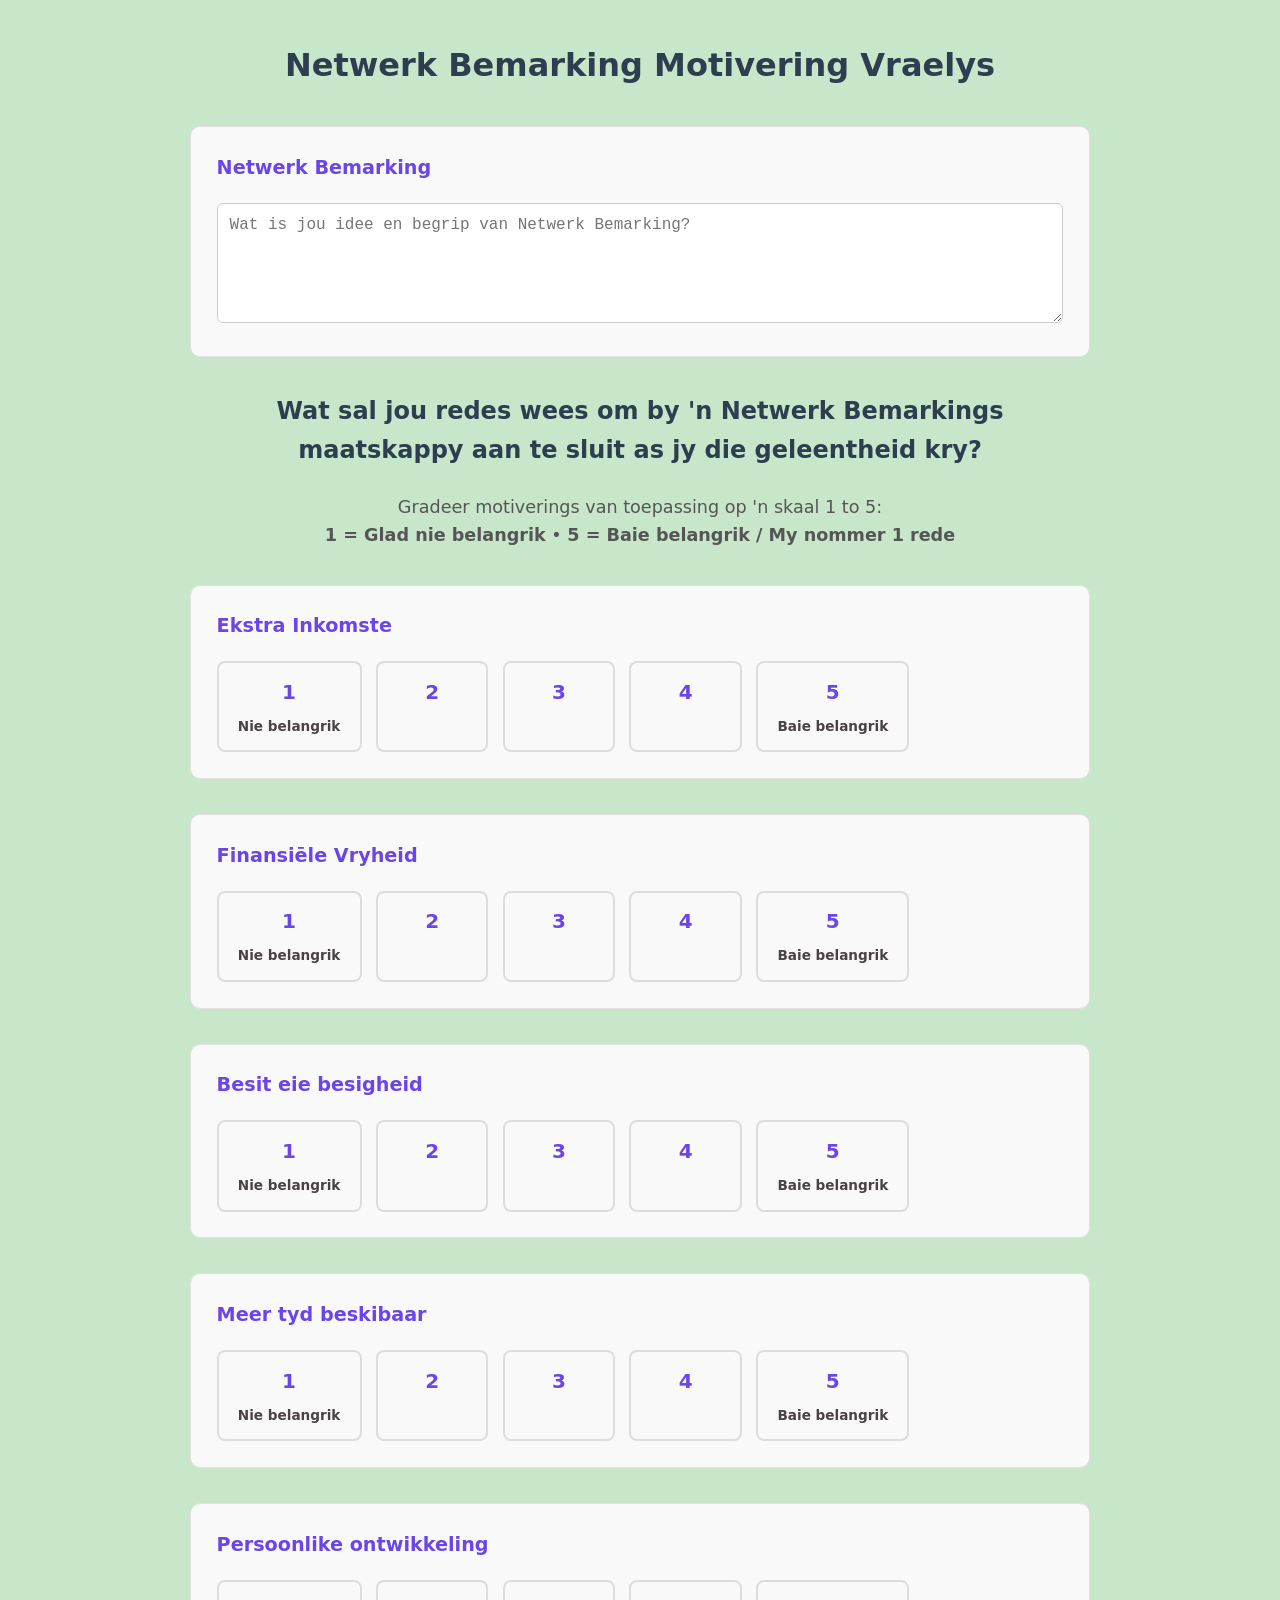
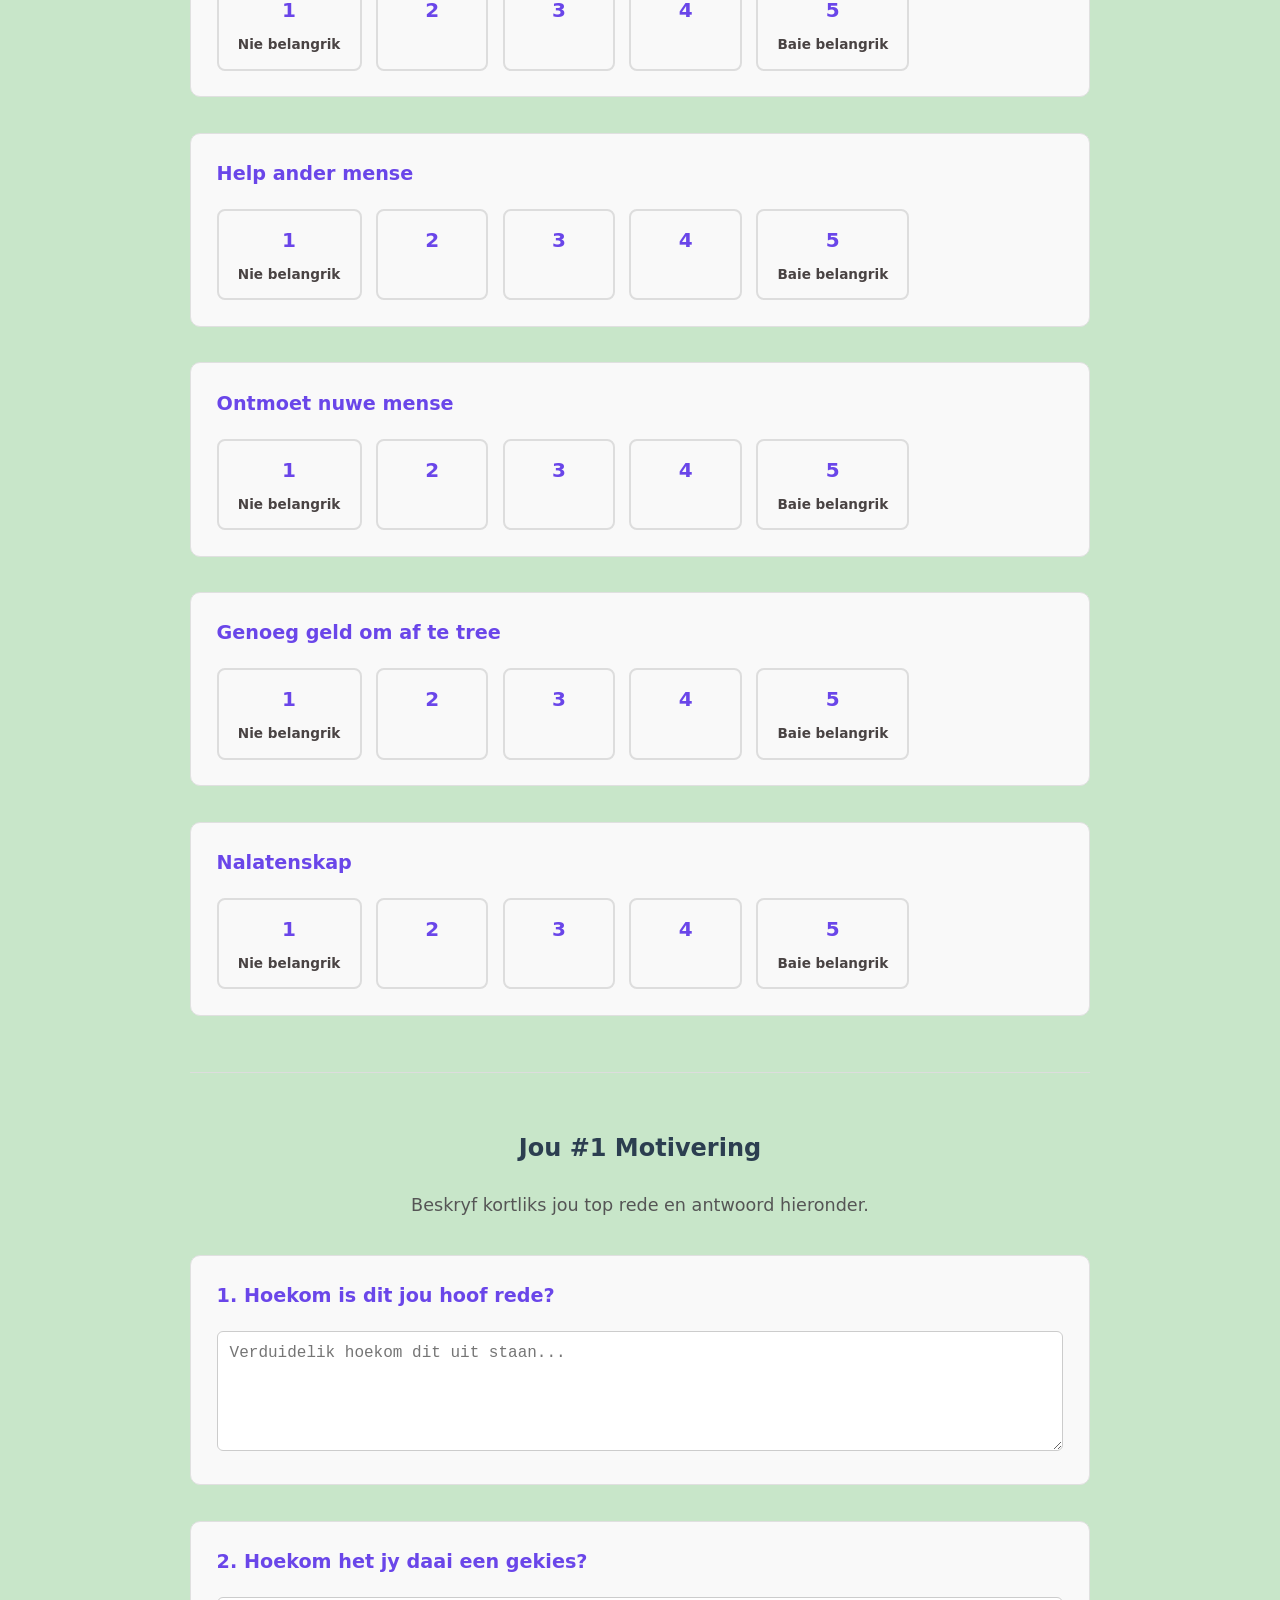
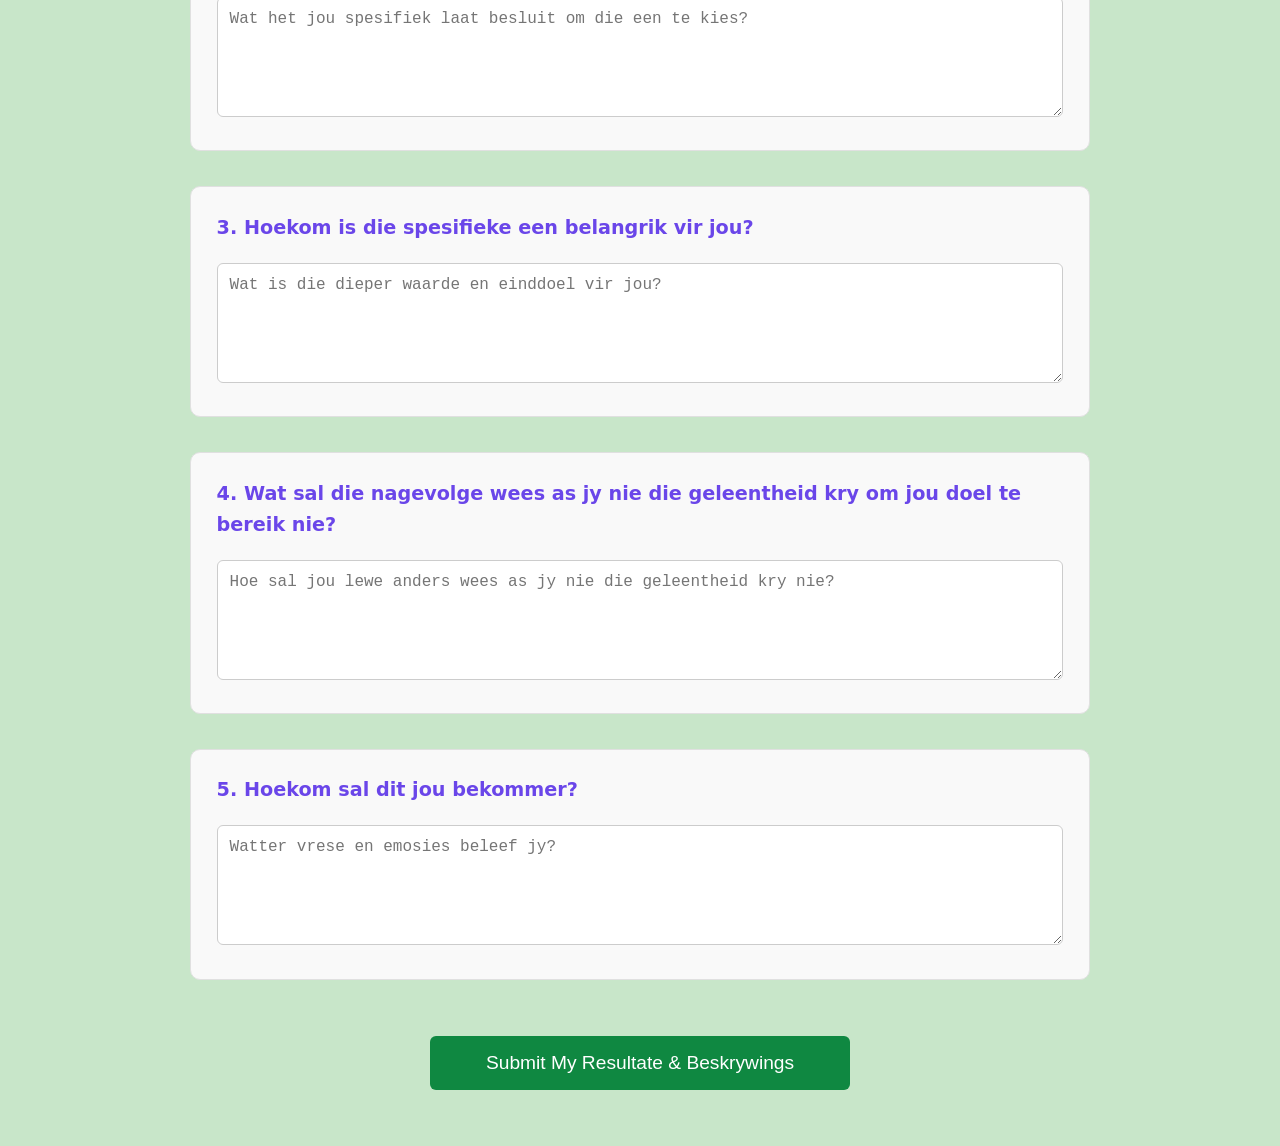
==== Vraelys.html @ 8f3c7e62 "Add files via upload" ====
<!DOCTYPE html>
<html lang="en">
<head>
  <meta charset="UTF-8" />
  <meta name="viewport" content="width=device-width, initial-scale=1.0"/>
  <title>Netwerk Bemarking Motivering Vraelys</title>
  <style>
    body {
      font-family: system-ui, -apple-system, sans-serif;
      max-width: 900px;
      margin: 40px auto;
      padding: 0 20px;
      line-height: 1.6;
      color: #6a46e9;
      background-color:#c8e6c9
    }
    h1, h2 {
      text-align: center;
      color: #2c3e50;
    }
    .intro, .section-intro {
      text-align: center;
      margin: 1.5rem 0;
      color: #555;
      font-size: 1.1rem;
    }
    .question {
      margin: 2.2rem 0;
      padding: 1.6rem;
      background: #f9f9f9;
      border-radius: 10px;
      border: 1px solid #e0e0e0;
    }
    .question-title {
      font-weight: 600;
      margin-bottom: 1.2rem;
      font-size: 1.2rem;
    }
    .scale {
      display: flex;
      flex-wrap: wrap;
      gap: 0.9rem;
      justify-content: flex-start;
    }
    .scale label {
      display: flex;
      flex-direction: column;
      align-items: center;
      cursor: pointer;
      padding: 0.8rem 1.2rem;
      border: 2px solid #ddd;
      border-radius: 8px;
      transition: all 0.2s;
      min-width: 70px;
      text-align: center;
    }
    .scale input[type="radio"] {
      position: absolute;
      opacity: 0;
      width: 0;
      height: 0;
    }
    .scale input[type="radio"]:checked + span {
      background: #e67e22;
      color: white;
      border-color: #d35400;
      transform: scale(1.5);
    }
    .scale span {
      font-weight: bold;
      font-size: 1.25rem;
    }
    .scale .label-text {
      font-size: 0.85rem;
      margin-top: 0.5rem;
      color: #494343;
    }
    textarea {
      width: 100%;
      min-height: 120px;
      padding: 12px;
      font-size: 1rem;
      border: 1px solid #ccc;
      border-radius: 6px;
      resize: vertical;
      box-sizing: border-box;
    }
    textarea:focus {
      outline: none;
      border-color: #e67e22;
      box-shadow: 0 0 0 3px rgba(230,126,34,0.2);
    }
    button {
      padding: 0.9rem 1.8rem;
      font-size: 1.05rem;
      color: white;
      border: none;
      border-radius: 6px;
      cursor: pointer;
      transition: all 0.2s;
      margin: 0.6rem;
    }
    #submitBtn {
      display: block;
      margin: 3.5rem auto;
      padding: 1rem 3.5rem;
      font-size: 1.2rem;
      background: #0f8841;
    }
    #submitBtn:hover { background: #45b173; }
    .share-btn-copy { background: #3498db; }
    .share-btn-copy:hover { background: #2980b9; }
    .share-btn-whatsapp { background: #25D366; }
    .share-btn-whatsapp:hover { background: #1ebe52; }
    .share-btn-email { background: #e74c3c; }
    .share-btn-email:hover { background: #c0392b; }
    #result {
      margin-top: 3rem;
      padding: 2.5rem;
      background: #e8f8f5;
      border-radius: 12px;
      display: none;
      border: 1px solid #c8e6c9;
    }
    #result h2 {
      margin-top: 0;
      color: #27ae60;
    }
    #answers {
      font-size: 1.05rem;
      white-space: pre-wrap;
      line-height: 1.7;
      background: white;
      padding: 1.2rem;
      border-radius: 8px;
      border: 1px solid #ddd;
    }
    .share-container {
      text-align: center;
      margin-top: 2rem;
    }
    hr {
      margin: 3.5rem 0;
      border: 0;
      border-top: 1px solid #ddd;
    }
  </style>
</head>
<body>

  <h1>Netwerk Bemarking Motivering Vraelys</h1>
<form id="motivationForm">
  <div class="question">
      <div class="question-title">Netwerk Bemarking</div>
      <textarea name="q1" placeholder="Wat is jou idee en begrip van Netwerk Bemarking?"></textarea>
    </div>

  <h2>Wat sal jou redes wees om by 'n Netwerk Bemarkings maatskappy aan te sluit as jy die geleentheid kry?</h2>

  <p class="intro">Gradeer motiverings van toepassing op 'n skaal 1 to 5:<br>
  <strong>1 = Glad nie belangrik</strong> • <strong>5 = Baie belangrik / My nommer 1 rede</strong></p>

  <!--<form id="motivationForm">-->

      <div class="question">
      <div class="question-title">Ekstra Inkomste</div>
      <div class="scale">
        <label><input type="radio" name="extra_income" value="1"><span>1</span><span class="label-text">Nie belangrik</span></label>
        <label><input type="radio" name="extra_income" value="2"><span>2</span></label>
        <label><input type="radio" name="extra_income" value="3"><span>3</span></label>
        <label><input type="radio" name="extra_income" value="4"><span>4</span></label>
        <label><input type="radio" name="extra_income" value="5"><span>5</span><span class="label-text">Baie belangrik</span></label>
      </div>
    </div>

     <div class="question">
      <div class="question-title">Finansiēle Vryheid</div>
      <div class="scale"><label><input type="radio" name="Financial Freedom" value="1"><span>1</span><span class="label-text">Nie belangrik</span></label>
        <label><input type="radio" name="Financial Freedom" value="2"><span>2</span></label>
        <label><input type="radio" name="Financial Freedom" value="3"><span>3</span></label>
        <label><input type="radio" name="Financial Freedom" value="4"><span>4</span></label>
        <label><input type="radio" name="Financial Freedom" value="5"><span>5</span><span class="label-text">Baie belangrik</span></label></div>
    </div>

    <div class="question">
      <div class="question-title">Besit eie besigheid</div>
      <div class="scale"><label><input type="radio" name="own_business" value="1"><span>1</span><span class="label-text">Nie belangrik</span></label>
        <label><input type="radio" name="own_business" value="2"><span>2</span></label>
        <label><input type="radio" name="own_business" value="3"><span>3</span></label>
        <label><input type="radio" name="own_business" value="4"><span>4</span></label>
        <label><input type="radio" name="own_business" value="5"><span>5</span><span class="label-text">Baie belangrik</span></label></div>
    </div>

    <div class="question">
      <div class="question-title">Meer tyd beskibaar</div>
      <div class="scale"><label><input type="radio" name="spare_time" value="1"><span>1</span><span class="label-text">Nie belangrik</span></label>
        <label><input type="radio" name="spare_time" value="2"><span>2</span></label>
        <label><input type="radio" name="spare_time" value="3"><span>3</span></label>
        <label><input type="radio" name="spare_time" value="4"><span>4</span></label>
        <label><input type="radio" name="spare_time" value="5"><span>5</span><span class="label-text">Baie belangrik</span></label></div>
    </div>

    <div class="question">
      <div class="question-title">Persoonlike ontwikkeling</div>
      <div class="scale"><label><input type="radio" name="personal_dev" value="1"><span>1</span><span class="label-text">Nie belangrik</span></label>
        <label><input type="radio" name="personal_dev" value="2"><span>2</span></label>
        <label><input type="radio" name="personal_dev" value="3"><span>3</span></label>
        <label><input type="radio" name="personal_dev" value="4"><span>4</span></label>
        <label><input type="radio" name="personal_dev" value="5"><span>5</span><span class="label-text">Baie belangrik</span></label></div>
    </div>

    <div class="question">
      <div class="question-title">Help ander mense</div>
      <div class="scale"><label><input type="radio" name="helping_others" value="1"><span>1</span><span class="label-text">Nie belangrik</span></label>
        <label><input type="radio" name="helping_others" value="2"><span>2</span></label>
        <label><input type="radio" name="helping_others" value="3"><span>3</span></label>
        <label><input type="radio" name="helping_others" value="4"><span>4</span></label>
        <label><input type="radio" name="helping_others" value="5"><span>5</span><span class="label-text">Baie belangrik</span></label></div>
    </div>

    <div class="question">
      <div class="question-title">Ontmoet nuwe mense</div>
      <div class="scale"><label><input type="radio" name="meeting_people" value="1"><span>1</span><span class="label-text">Nie belangrik</span></label>
        <label><input type="radio" name="meeting_people" value="2"><span>2</span></label>
        <label><input type="radio" name="meeting_people" value="3"><span>3</span></label>
        <label><input type="radio" name="meeting_people" value="4"><span>4</span></label>
        <label><input type="radio" name="meeting_people" value="5"><span>5</span><span class="label-text">Baie belangrik</span></label></div>
    </div>

    <div class="question">
      <div class="question-title">Genoeg geld om af te tree </div>
      <div class="scale"><label><input type="radio" name="retirement" value="1"><span>1</span><span class="label-text">Nie belangrik</span></label>
        <label><input type="radio" name="retirement" value="2"><span>2</span></label>
        <label><input type="radio" name="retirement" value="3"><span>3</span></label>
        <label><input type="radio" name="retirement" value="4"><span>4</span></label>
        <label><input type="radio" name="retirement" value="5"><span>5</span><span class="label-text">Baie belangrik</span></label></div>
    </div>

    <div class="question">
      <div class="question-title">Nalatenskap</div>
      <div class="scale"><label><input type="radio" name="legacy" value="1"><span>1</span><span class="label-text">Nie belangrik</span></label>
        <label><input type="radio" name="legacy" value="2"><span>2</span></label>
        <label><input type="radio" name="legacy" value="3"><span>3</span></label>
        <label><input type="radio" name="legacy" value="4"><span>4</span></label>
        <label><input type="radio" name="legacy" value="5"><span>5</span><span class="label-text">Baie belangrik</span></label></div>
    </div>

      
    <hr>

    <!-- Deep Dive Section -->
    <h2>Jou #1 Motivering</h2>
    <p class="section-intro">Beskryf kortliks jou top rede en antwoord hieronder.</p>

    <div class="question">
      <div class="question-title">1. Hoekom is dit jou hoof rede?</div>
      <textarea name="q2" placeholder="Verduidelik hoekom dit uit staan..."></textarea>
    </div>

    <div class="question">
      <div class="question-title">2. Hoekom het jy daai een gekies?</div>
      <textarea name="q3" placeholder="Wat het jou spesifiek laat besluit om die een te kies?"></textarea>
    </div>

    <div class="question">
      <div class="question-title">3. Hoekom is die spesifieke een belangrik vir jou?</div>
      <textarea name="q4" placeholder="Wat is die dieper waarde en einddoel vir jou?"></textarea>
    </div>

    <div class="question">
      <div class="question-title">4. Wat sal die nagevolge wees as jy nie die geleentheid kry om jou doel te bereik nie?</div>
      <textarea name="q5" placeholder="Hoe sal jou lewe anders wees as jy nie die geleentheid kry nie?"></textarea>
    </div>

    <div class="question">
      <div class="question-title">5. Hoekom sal dit jou bekommer?</div>
      <textarea name="q6" placeholder="Watter vrese en emosies beleef jy?"></textarea>
    </div>

    <button id="submitBtn" type="submit">Submit My Resultate & Beskrywings</button>

  </form>

  <div id="result">
    <h2>Jou Resultate & Beskrywings</h2>
    <pre id="answers"></pre>

    <div class="share-container">
      <button class="share-btn-copy" onclick="copyToClipboard()">Copy Results to Clipboard</button>
      <button class="share-btn-whatsapp" onclick="shareViaWhatsApp()">Share on WhatsApp</button>
      <button class="share-btn-email" onclick="shareViaEmail()">Email if you have a mail app</button>
    </div>
  </div>

  <script>
    let currentResultsText = ''; // Will hold the formatted results

    document.getElementById('motivationForm').addEventListener('submit', function(e) {
      e.preventDefault();
      
      const formData = new FormData(this);
      let resultText = '=== My Resultate & Beskrywings ===\n\n';
      
      const labels = {
        extra_income: "Ekstra Inkomste",
        financial_freedom: "Finansiēle Vryheid",
        own_business: "Besit eie Besigheid",
        spare_time: "Meer tyd beskibaar",
        personal_dev: "Persoonlike Ontwikkeling",
        helping_others: "Help ander mense",
        meeting_people: "Ontmoet nuwe mense",
        retirement: "Genoeg geld om af te tree",
        legacy: "Nalatenskap",
         };
      
      let rankings = [];
      for (let [key, value] of formData.entries()) {
        if (labels[key] && value) {
          rankings.push({ motivation: labels[key], rank: parseInt(value) });
        }
      }
      
      rankings.sort((a, b) => b.rank - a.rank);
      
      if (rankings.length > 0) {
        rankings.forEach((item, i) => {
          resultText += `${i+1}. ${item.motivation} → ${item.rank}/5\n`;
        });
      } else {
        resultText += '(Geen Graderings gekies)\n';
      }
      
      resultText += '\n\n=== Beskrywings ===\n\n';
      
      const deepQuestions = [
        {key: 'q1', title: "1. Wat is jou idee en begrip van Netwerk Bemarking?"},
        {key: 'q2', title: "2. Hoekom is dit jou hoof rede?"},
        {key: 'q3', title: "3. Hoekom het jy daai een gekies?"},
        {key: 'q4', title: "4. Hoekom is die spesifieke een belangrik vir jou?"},
        {key: 'q5', title: "5. Wat sal die nagevolge wees as jy nie die geleentheid kry om jou doel te bereik nie?"},
        {key: 'q6', title: "6. Watter vrese en emosies beleef jy?"}
      ];
      
      deepQuestions.forEach(q => {
        const answer = formData.get(q.key)?.trim();
        resultText += `${q.title}\n${answer || '(Geen antwoord verskaf)'}\n\n`;
      });
      
      currentResultsText = resultText;
      document.getElementById('answers').textContent = resultText;
      document.getElementById('result').style.display = 'block';
      document.getElementById('result').scrollIntoView({ behavior: 'smooth' });
    });

    function copyToClipboard() {
      if (!currentResultsText) return alert('No results to copy yet.');
      
      if (navigator.clipboard && window.isSecureContext) {
        navigator.clipboard.writeText(currentResultsText)
          .then(() => alert('Results copied to clipboard! Paste anywhere to share.'))
          .catch(err => {
            console.error('Clipboard copy failed:', err);
            fallbackCopy();
          });
      } else {
        fallbackCopy();
      }
    }

    function fallbackCopy() {
      const textArea = document.createElement('textarea');
      textArea.value = currentResultsText;
      textArea.style.position = 'fixed';
      textArea.style.opacity = '0';
      document.body.appendChild(textArea);
      textArea.focus();
      textArea.select();
      try {
        document.execCommand('copy');
        alert('Results copied to clipboard (fallback method)!');
      } catch (err) {
        alert('Could not copy automatically. Please select the text manually.');
      }
      document.body.removeChild(textArea);
    }

    function shareViaWhatsApp() {
      if (!currentResultsText) return alert('No results to share yet.');
      
      const encodedText = encodeURIComponent(currentResultsText);
      const whatsappUrl = `https://wa.me/27798892631?text=${encodedText}`;
      window.open(whatsappUrl, '_blank');
    }

    function shareViaEmail() {
      if (!currentResultsText) return alert('No results to share yet.');
      
      const subject = encodeURIComponent("My Resultate & Beskrywings");
      const body = encodeURIComponent(currentResultsText);
      const mailtoLink = `mailto:jcpret@gmail.com?subject=${subject}&body=${body}`;
      window.location.href = mailtoLink;
    }
  </script>

</body>
</html>
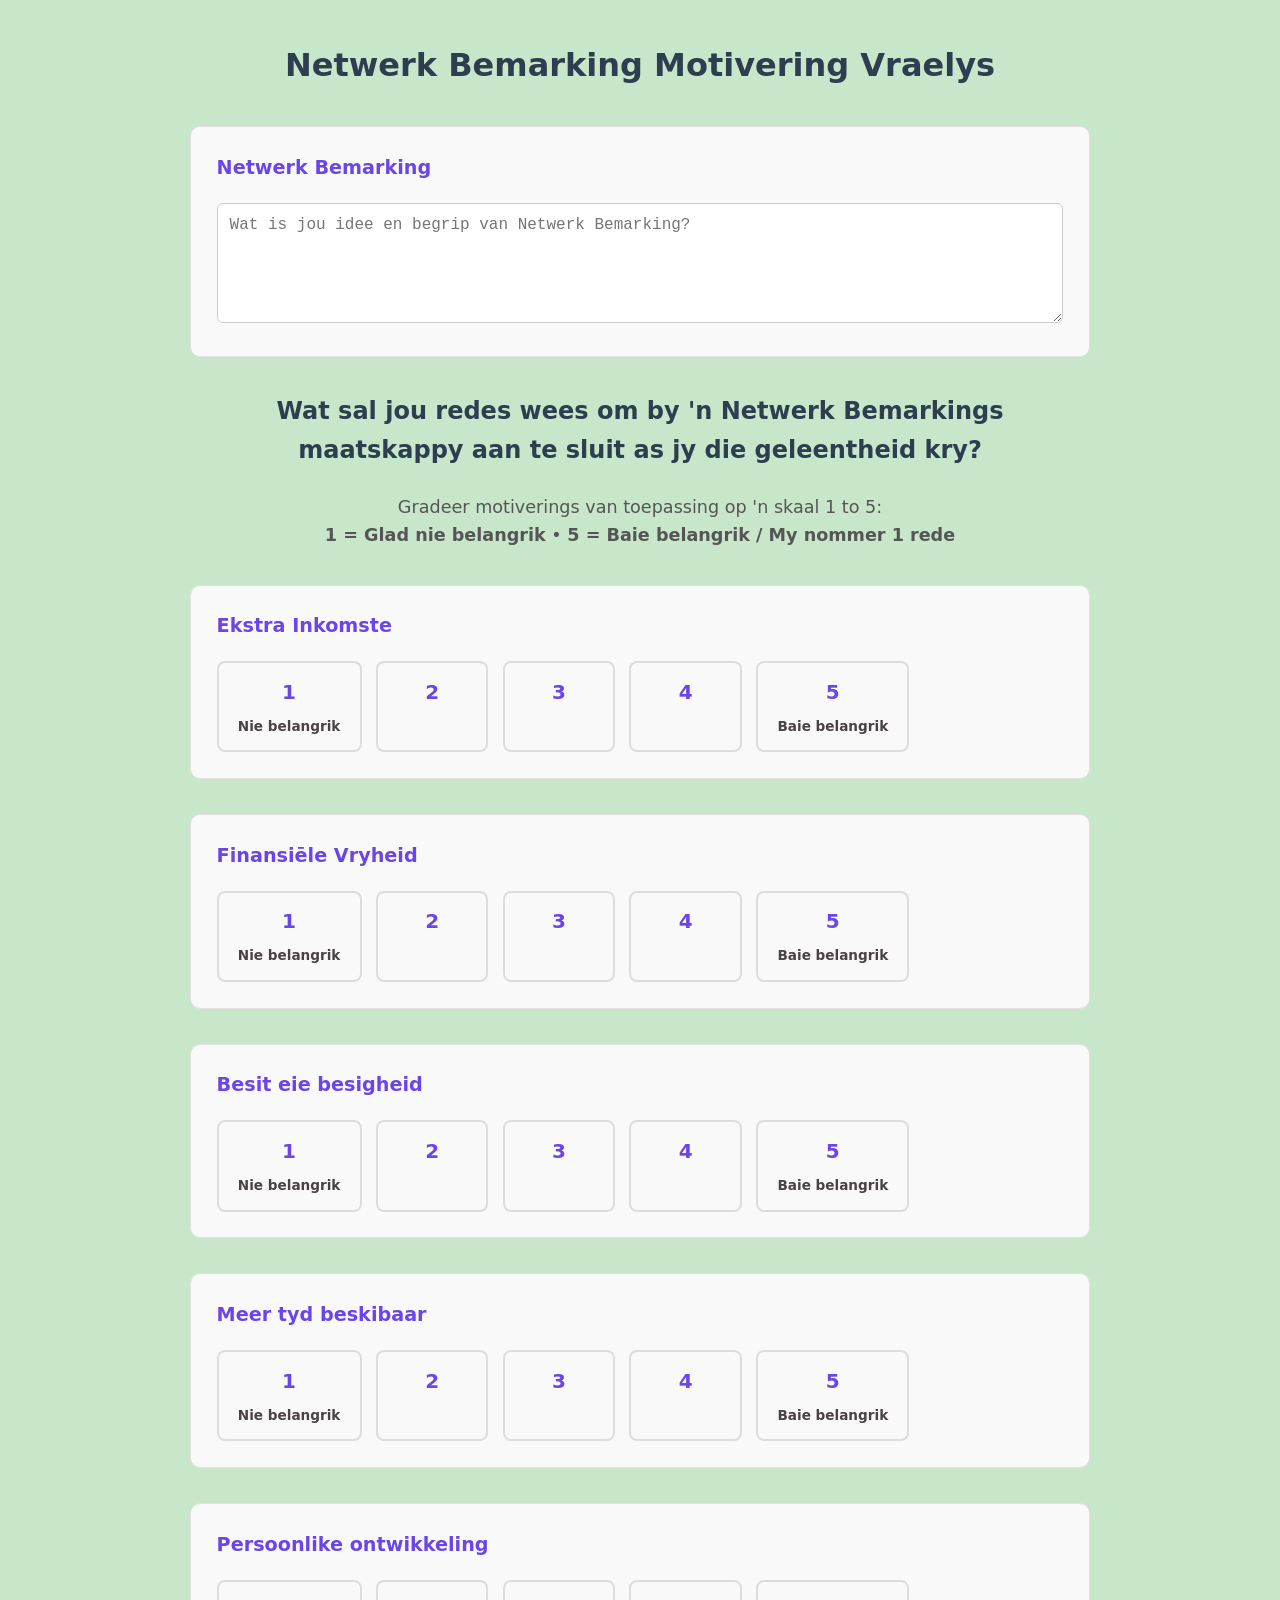
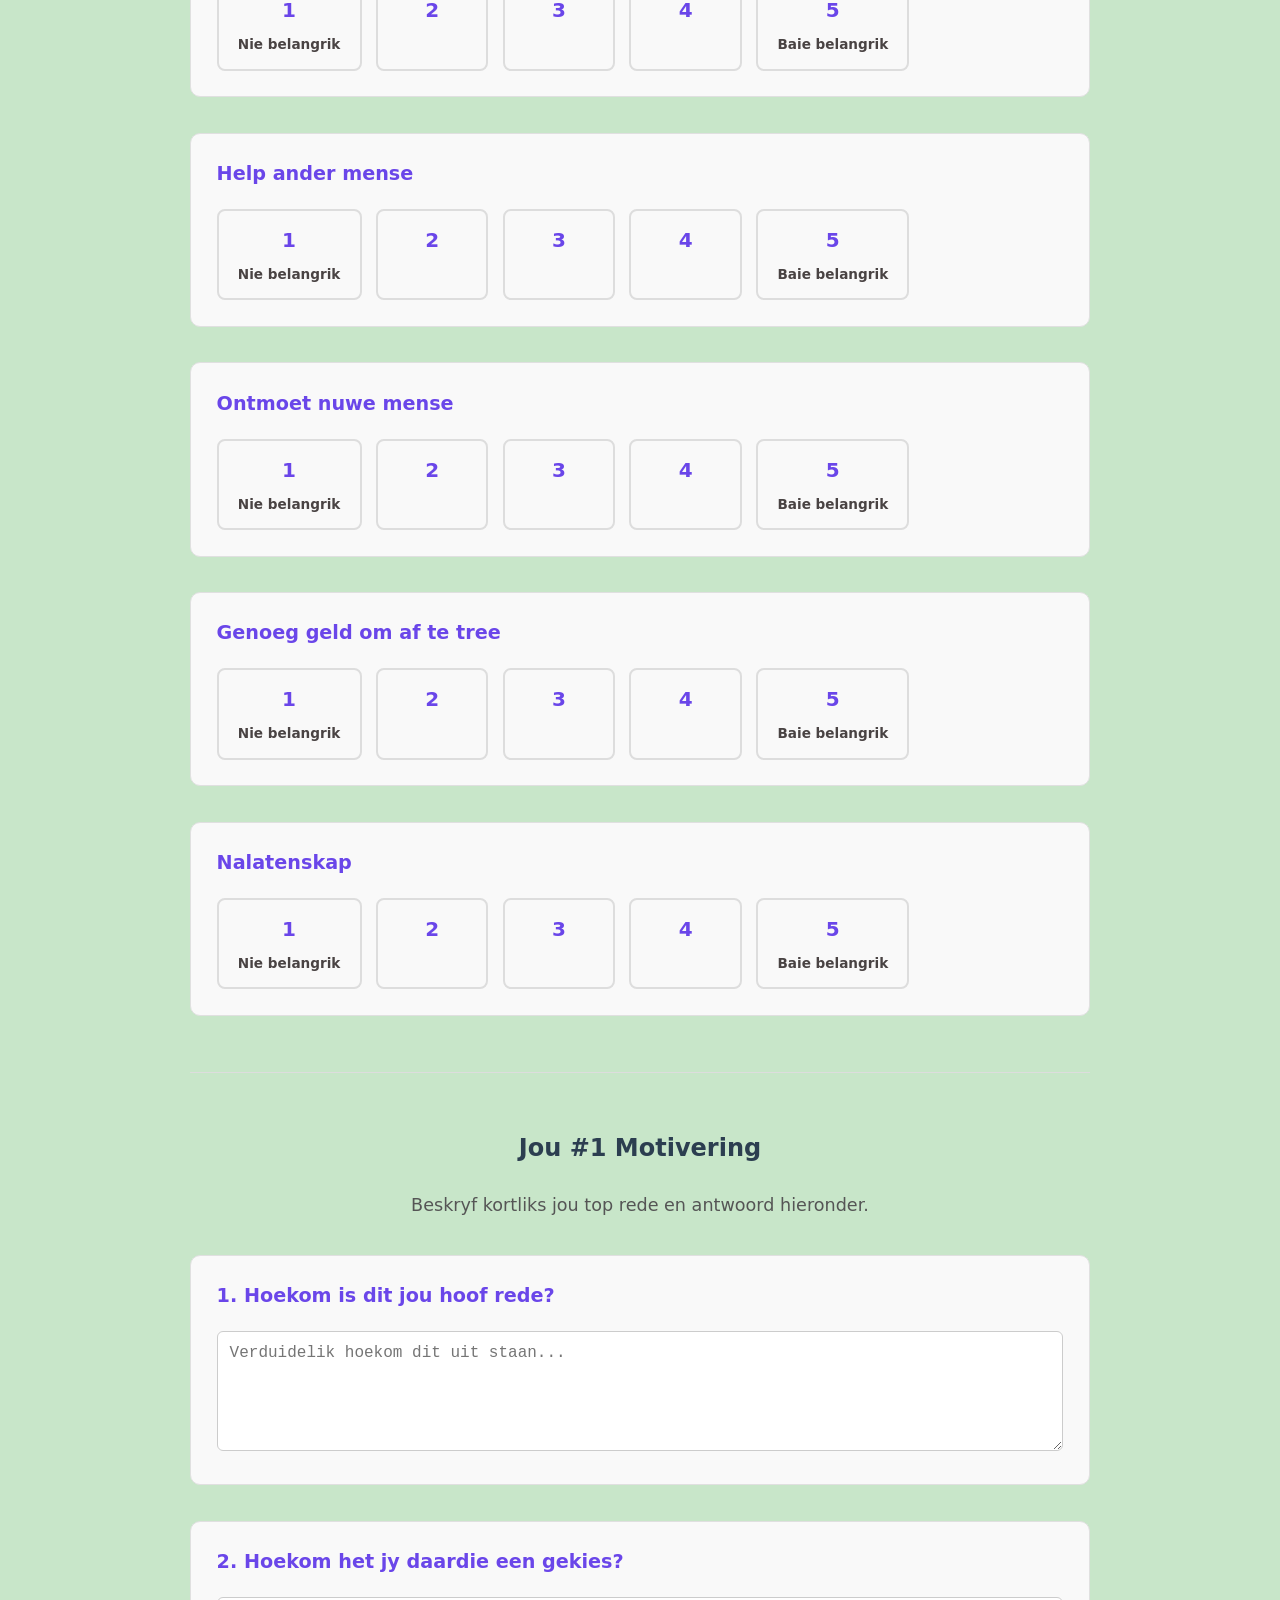
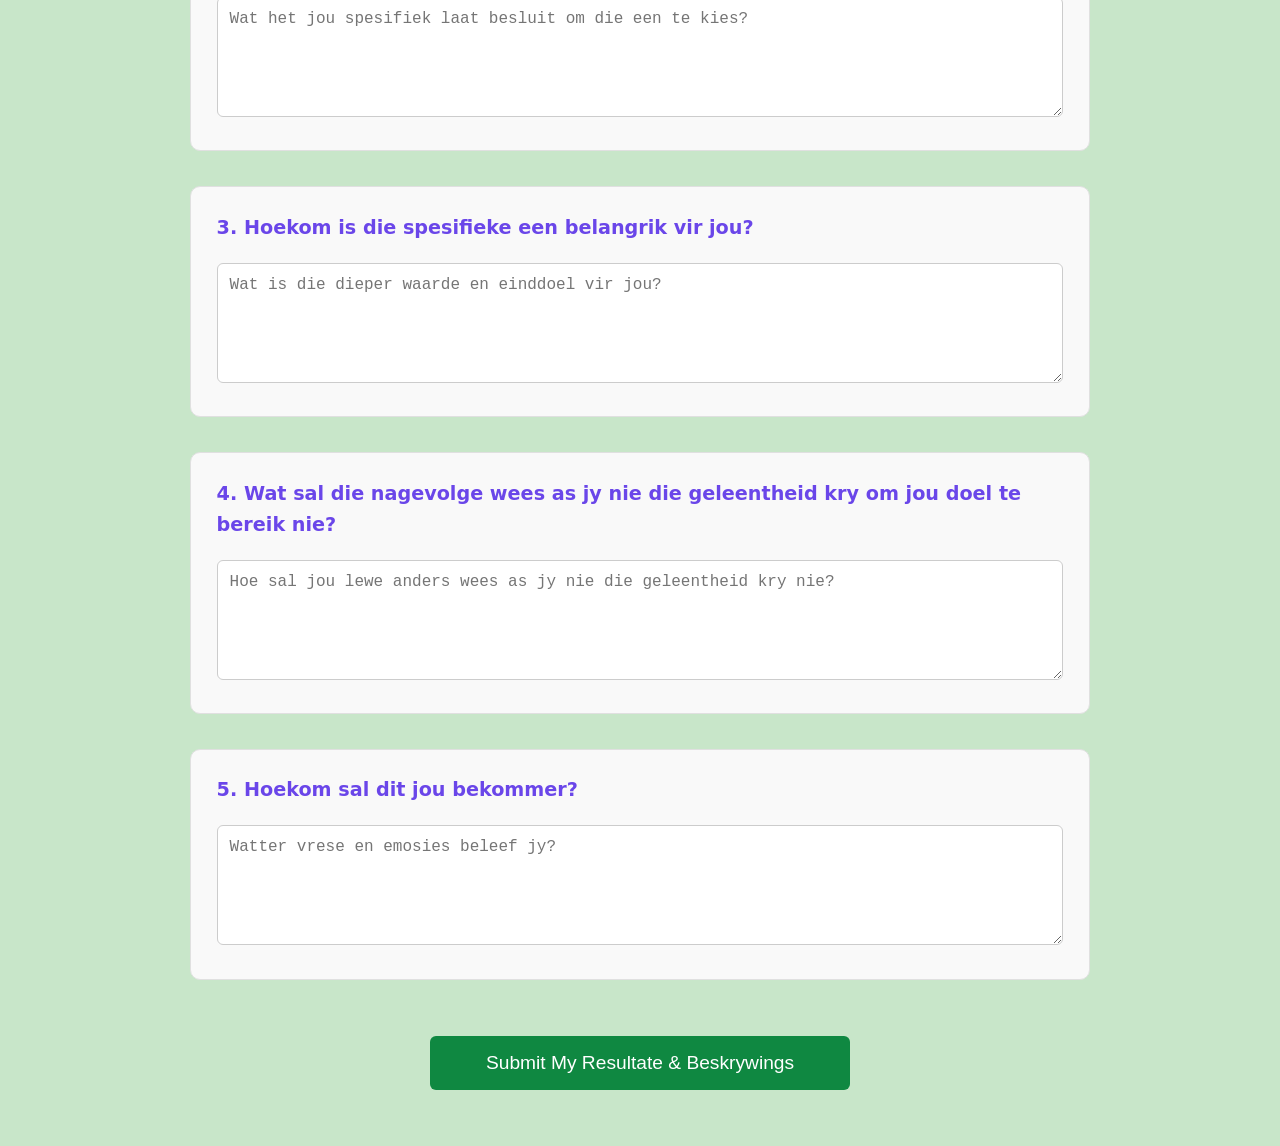
==== commit 5121f970: "Update Vraelys.html" ====
--- a/Vraelys.html
+++ b/Vraelys.html
@@ -258,7 +258,7 @@
     </div>
 
     <div class="question">
-      <div class="question-title">2. Hoekom het jy daai een gekies?</div>
+      <div class="question-title">2. Hoekom het jy daardie een gekies?</div>
       <textarea name="q3" placeholder="Wat het jou spesifiek laat besluit om die een te kies?"></textarea>
     </div>
 
@@ -286,9 +286,10 @@
     <pre id="answers"></pre>
 
     <div class="share-container">
-      <button class="share-btn-copy" onclick="copyToClipboard()">Copy Results to Clipboard</button>
-      <button class="share-btn-whatsapp" onclick="shareViaWhatsApp()">Share on WhatsApp</button>
-      <button class="share-btn-email" onclick="shareViaEmail()">Email if you have a mail app</button>
+     <p>Deel resultate met enige van die hieronder</p>
+      <button class="share-btn-whatsapp" onclick="shareViaWhatsApp()">Deel op WhatsApp</button>
+      <button class="share-btn-email" onclick="shareViaEmail()">Email met mail app</button>
+      <button class="share-btn-copy" onclick="copyToClipboard()">Copy and paste in enige app</button>
     </div>
   </div>
 
@@ -335,7 +336,7 @@
       const deepQuestions = [
         {key: 'q1', title: "1. Wat is jou idee en begrip van Netwerk Bemarking?"},
         {key: 'q2', title: "2. Hoekom is dit jou hoof rede?"},
-        {key: 'q3', title: "3. Hoekom het jy daai een gekies?"},
+        {key: 'q3', title: "3. Hoekom het jy daardie een gekies?"},
         {key: 'q4', title: "4. Hoekom is die spesifieke een belangrik vir jou?"},
         {key: 'q5', title: "5. Wat sal die nagevolge wees as jy nie die geleentheid kry om jou doel te bereik nie?"},
         {key: 'q6', title: "6. Watter vrese en emosies beleef jy?"}
@@ -403,4 +404,6 @@
   </script>
 
 </body>
-</html>+
+</html>
+
